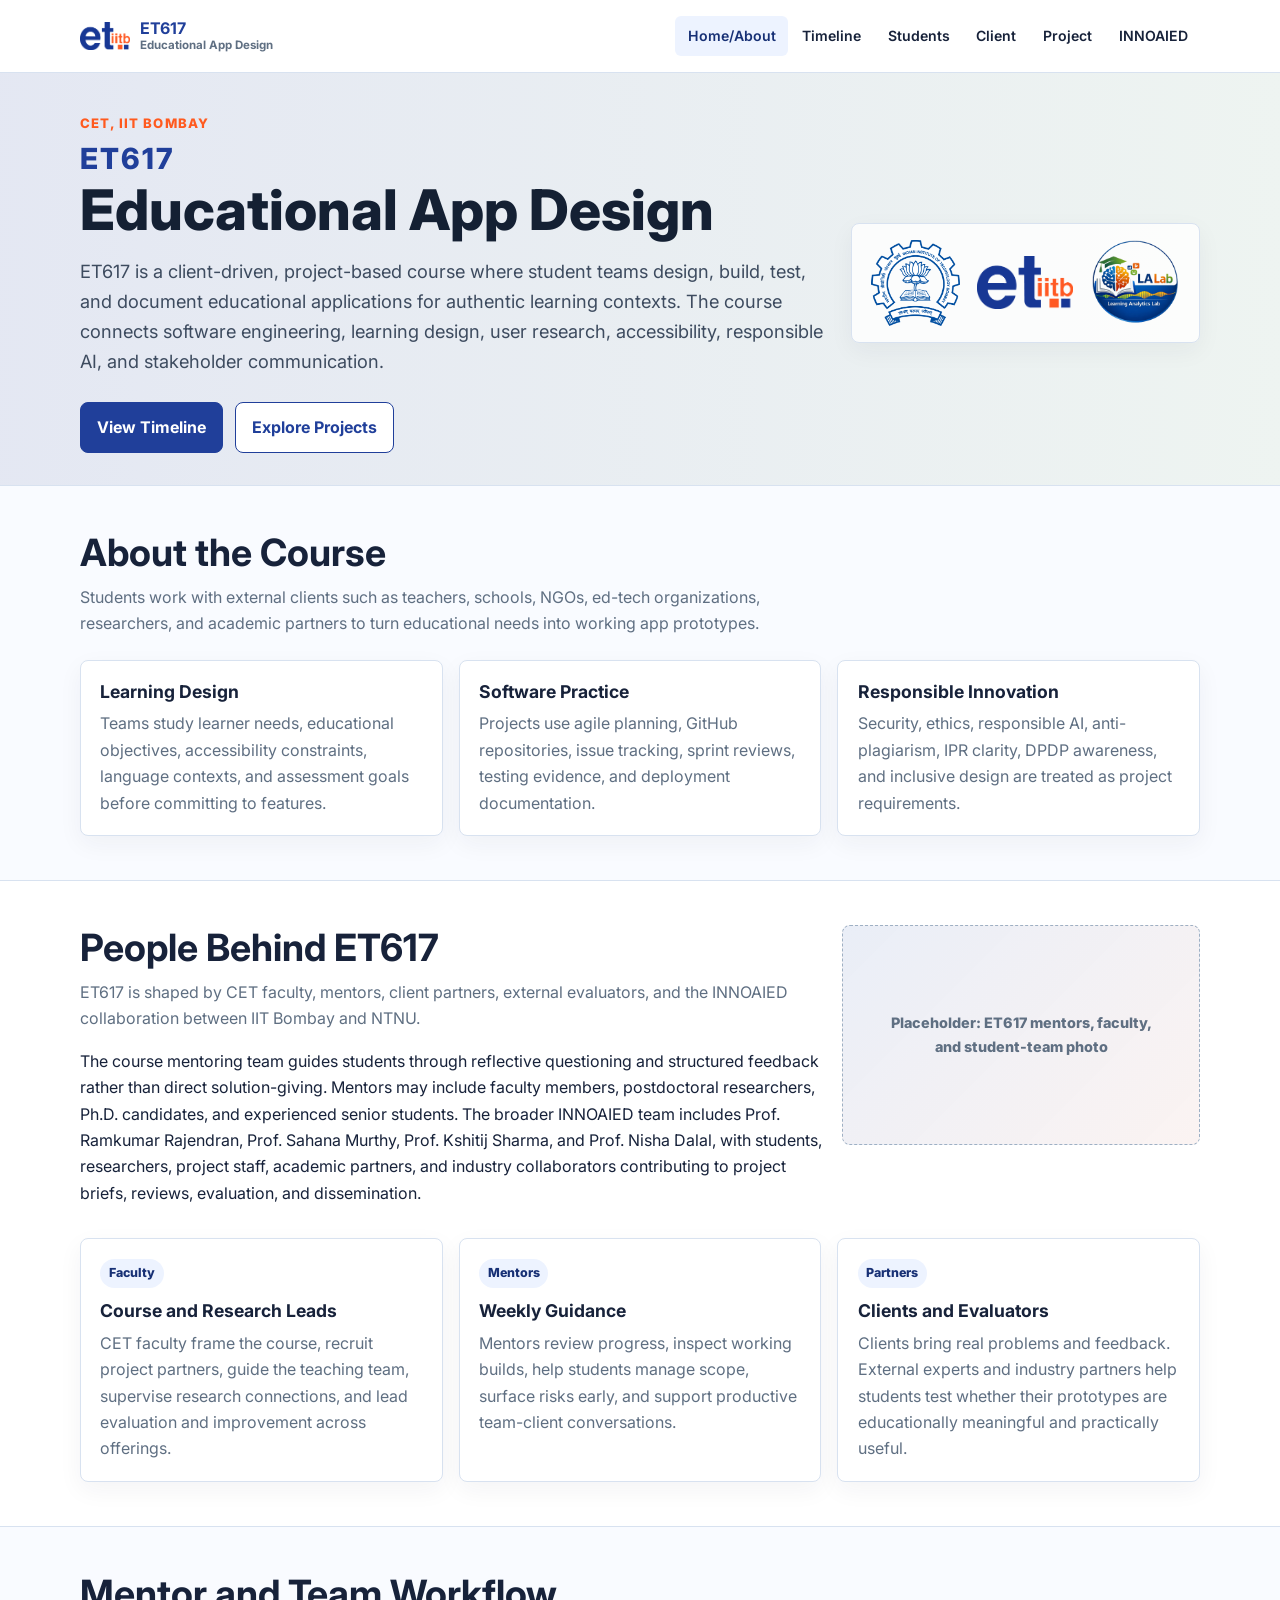
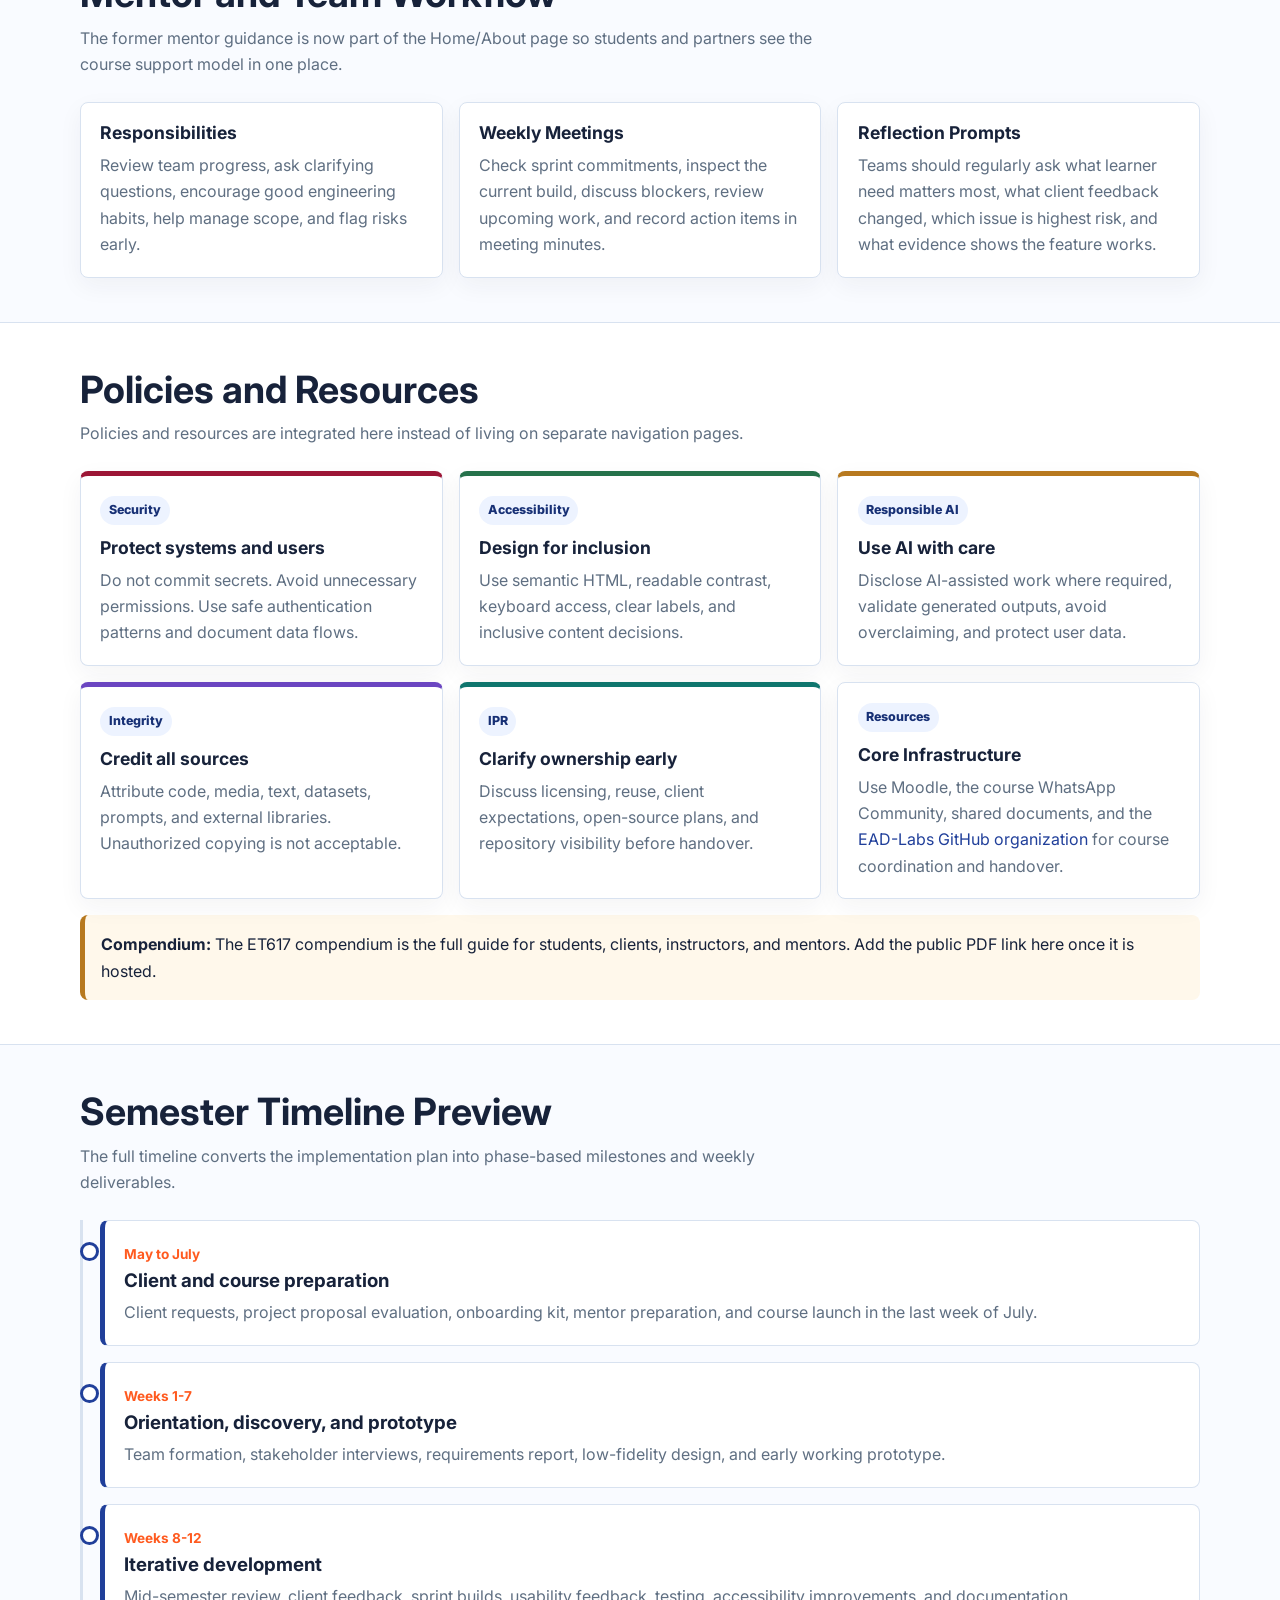
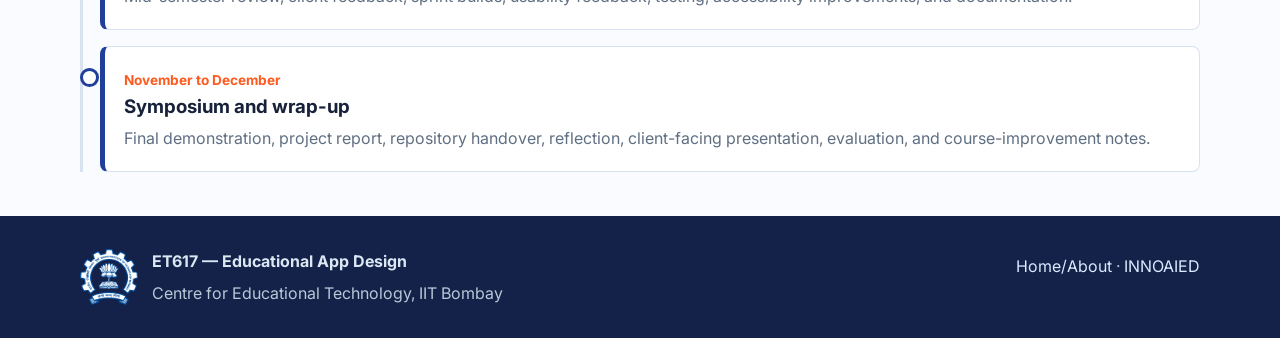
==== index.html @ a7911dcd "Build ET617 course portal" ====
<!DOCTYPE html>
<html lang="en">
<head>
  <meta charset="UTF-8">
  <meta name="viewport" content="width=device-width, initial-scale=1.0">
  <meta name="description" content="ET617 Educational App Design course portal at CET, IIT Bombay.">
  <title>Home/About · ET617</title>
  <link rel="preconnect" href="https://fonts.googleapis.com">
  <link rel="preconnect" href="https://fonts.gstatic.com" crossorigin>
  <link href="https://fonts.googleapis.com/css2?family=Inter:wght@400;500;600;700;800&display=swap" rel="stylesheet">
  <link rel="stylesheet" href="style.css">
</head>
<body>
  <a class="skip-link" href="#main">Skip to main content</a>
  <header class="site-header">
    <nav class="nav-wrap" aria-label="Primary navigation">
      <a class="brand" href="index.html"><img src="logo/Et-Logo-2.png" alt="ET logo"><span><strong>ET617</strong><small>Educational App Design</small></span></a>
      <input class="nav-toggle" type="checkbox" id="nav-toggle" aria-label="Toggle navigation">
      <label class="nav-button" for="nav-toggle" aria-label="Toggle navigation menu"><span aria-hidden="true"></span></label>
      <ul class="nav-menu">
        <li><a href="index.html" aria-current="page">Home/About</a></li>
        <li><a href="timeline.html">Timeline</a></li>
        <li><a href="students.html">Students</a></li>
        <li><a href="clients.html">Client</a></li>
        <li><a href="projects.html">Project</a></li>
        <li><a href="innoaied.html">INNOAIED</a></li>
      </ul>
    </nav>
  </header>

  <main id="main">
    <section class="hero home-hero">
      <div class="container hero-grid split">
        <div class="hero-copy left">
          <p class="eyebrow">CET, IIT Bombay</p>
          <h1><span>ET617</span> Educational App Design</h1>
          <p class="lead">ET617 is a client-driven, project-based course where student teams design, build, test, and document educational applications for authentic learning contexts. The course connects software engineering, learning design, user research, accessibility, responsible AI, and stakeholder communication.</p>
          <div class="hero-actions" aria-label="Key course pages">
            <a class="button" href="timeline.html">View Timeline</a>
            <a class="button secondary" href="projects.html">Explore Projects</a>
          </div>
        </div>
        <aside class="brand-panel" aria-label="Affiliated labs and institutions">
          <img src="logo/iitb logo dark blue and white.png" alt="IIT Bombay logo">
          <img src="logo/Et-Logo-2.png" alt="Educational Technology logo">
          <img src="logo/LA_circular_logo.png" alt="Learning Analytics Lab logo">
        </aside>
      </div>
    </section>

    <section class="section">
      <div class="container">
        <div class="section-header">
          <h2>About the Course</h2>
          <p>Students work with external clients such as teachers, schools, NGOs, ed-tech organizations, researchers, and academic partners to turn educational needs into working app prototypes.</p>
        </div>
        <div class="grid three">
          <article class="card"><h3>Learning Design</h3><p>Teams study learner needs, educational objectives, accessibility constraints, language contexts, and assessment goals before committing to features.</p></article>
          <article class="card"><h3>Software Practice</h3><p>Projects use agile planning, GitHub repositories, issue tracking, sprint reviews, testing evidence, and deployment documentation.</p></article>
          <article class="card"><h3>Responsible Innovation</h3><p>Security, ethics, responsible AI, anti-plagiarism, IPR clarity, DPDP awareness, and inclusive design are treated as project requirements.</p></article>
        </div>
      </div>
    </section>

    <section class="section alt">
      <div class="container">
        <div class="feature-row">
          <div>
            <div class="section-header compact">
              <h2>People Behind ET617</h2>
              <p>ET617 is shaped by CET faculty, mentors, client partners, external evaluators, and the INNOAIED collaboration between IIT Bombay and NTNU.</p>
            </div>
            <p>The course mentoring team guides students through reflective questioning and structured feedback rather than direct solution-giving. Mentors may include faculty members, postdoctoral researchers, Ph.D. candidates, and experienced senior students. The broader INNOAIED team includes Prof. Ramkumar Rajendran, Prof. Sahana Murthy, Prof. Kshitij Sharma, and Prof. Nisha Dalal, with students, researchers, project staff, academic partners, and industry collaborators contributing to project briefs, reviews, evaluation, and dissemination.</p>
          </div>
          <figure class="image-placeholder">
            <span>Placeholder: ET617 mentors, faculty, and student-team photo</span>
          </figure>
        </div>
        <div class="grid three people-grid">
          <article class="card"><span class="tag">Faculty</span><h3>Course and Research Leads</h3><p>CET faculty frame the course, recruit project partners, guide the teaching team, supervise research connections, and lead evaluation and improvement across offerings.</p></article>
          <article class="card"><span class="tag">Mentors</span><h3>Weekly Guidance</h3><p>Mentors review progress, inspect working builds, help students manage scope, surface risks early, and support productive team-client conversations.</p></article>
          <article class="card"><span class="tag">Partners</span><h3>Clients and Evaluators</h3><p>Clients bring real problems and feedback. External experts and industry partners help students test whether their prototypes are educationally meaningful and practically useful.</p></article>
        </div>
      </div>
    </section>

    <section class="section">
      <div class="container">
        <div class="section-header">
          <h2>Mentor and Team Workflow</h2>
          <p>The former mentor guidance is now part of the Home/About page so students and partners see the course support model in one place.</p>
        </div>
        <div class="grid three">
          <article class="card"><h3>Responsibilities</h3><p>Review team progress, ask clarifying questions, encourage good engineering habits, help manage scope, and flag risks early.</p></article>
          <article class="card"><h3>Weekly Meetings</h3><p>Check sprint commitments, inspect the current build, discuss blockers, review upcoming work, and record action items in meeting minutes.</p></article>
          <article class="card"><h3>Reflection Prompts</h3><p>Teams should regularly ask what learner need matters most, what client feedback changed, which issue is highest risk, and what evidence shows the feature works.</p></article>
        </div>
      </div>
    </section>

    <section class="section alt">
      <div class="container">
        <div class="section-header">
          <h2>Policies and Resources</h2>
          <p>Policies and resources are integrated here instead of living on separate navigation pages.</p>
        </div>
        <div class="grid three">
          <article class="card policy-card security"><span class="tag">Security</span><h3>Protect systems and users</h3><p>Do not commit secrets. Avoid unnecessary permissions. Use safe authentication patterns and document data flows.</p></article>
          <article class="card policy-card access"><span class="tag">Accessibility</span><h3>Design for inclusion</h3><p>Use semantic HTML, readable contrast, keyboard access, clear labels, and inclusive content decisions.</p></article>
          <article class="card policy-card ai"><span class="tag">Responsible AI</span><h3>Use AI with care</h3><p>Disclose AI-assisted work where required, validate generated outputs, avoid overclaiming, and protect user data.</p></article>
          <article class="card policy-card plagiarism"><span class="tag">Integrity</span><h3>Credit all sources</h3><p>Attribute code, media, text, datasets, prompts, and external libraries. Unauthorized copying is not acceptable.</p></article>
          <article class="card policy-card ipr"><span class="tag">IPR</span><h3>Clarify ownership early</h3><p>Discuss licensing, reuse, client expectations, open-source plans, and repository visibility before handover.</p></article>
          <article class="card"><span class="tag">Resources</span><h3>Core Infrastructure</h3><p>Use Moodle, the course WhatsApp Community, shared documents, and the <a href="https://github.com/orgs/EAD-Labs/repositories">EAD-Labs GitHub organization</a> for course coordination and handover.</p></article>
        </div>
        <div class="notice resource-note">
          <p><strong>Compendium:</strong> The ET617 compendium is the full guide for students, clients, instructors, and mentors. Add the public PDF link here once it is hosted.</p>
        </div>
      </div>
    </section>

    <section class="section">
      <div class="container">
        <div class="section-header">
          <h2>Semester Timeline Preview</h2>
          <p>The full timeline converts the implementation plan into phase-based milestones and weekly deliverables.</p>
        </div>
        <div class="timeline">
          <article class="timeline-card">
            <strong>May to July</strong>
            <h3>Client and course preparation</h3>
            <p>Client requests, project proposal evaluation, onboarding kit, mentor preparation, and course launch in the last week of July.</p>
          </article>
          <article class="timeline-card">
            <strong>Weeks 1-7</strong>
            <h3>Orientation, discovery, and prototype</h3>
            <p>Team formation, stakeholder interviews, requirements report, low-fidelity design, and early working prototype.</p>
          </article>
          <article class="timeline-card">
            <strong>Weeks 8-12</strong>
            <h3>Iterative development</h3>
            <p>Mid-semester review, client feedback, sprint builds, usability feedback, testing, accessibility improvements, and documentation.</p>
          </article>
          <article class="timeline-card">
            <strong>November to December</strong>
            <h3>Symposium and wrap-up</h3>
            <p>Final demonstration, project report, repository handover, reflection, client-facing presentation, evaluation, and course-improvement notes.</p>
          </article>
        </div>
      </div>
    </section>
  </main>

  <footer class="site-footer">
    <div class="container footer-grid">
      <div class="footer-brand">
        <img src="logo/iitb logo dark blue and white.png" alt="IIT Bombay logo">
        <div>
          <strong>ET617 — Educational App Design</strong>
          <p>Centre for Educational Technology, IIT Bombay</p>
        </div>
      </div>
      <p><a href="index.html">Home/About</a> · <a href="innoaied.html">INNOAIED</a></p>
    </div>
  </footer>
</body>
</html>
---- style.css ----
:root {
  --bg: #f9fbff;
  --surface: #ffffff;
  --surface-soft: #edf3ff;
  --text: #17223a;
  --muted: #5f6f82;
  --line: #d8e2f0;
  --blue: #203f9a;
  --blue-dark: #173075;
  --orange: #ff5a1f;
  --maroon: #9c1636;
  --gold: #b7791f;
  --green: #26724b;
  --radius: 8px;
  --shadow: 0 12px 32px rgba(31, 41, 55, 0.08);
  --max: 1120px;
}

* {
  box-sizing: border-box;
}

html {
  font-size: 16px;
  scroll-behavior: smooth;
}

body {
  margin: 0;
  font-family: "Inter", system-ui, -apple-system, BlinkMacSystemFont, "Segoe UI", sans-serif;
  color: var(--text);
  background: var(--bg);
  line-height: 1.65;
}

a {
  color: var(--blue);
  text-decoration: none;
}

a:hover {
  color: var(--blue-dark);
  text-decoration: underline;
}

a:focus-visible,
button:focus-visible,
input:focus-visible {
  outline: 3px solid rgba(21, 94, 159, 0.35);
  outline-offset: 3px;
}

img {
  max-width: 100%;
  height: auto;
}

.skip-link {
  position: absolute;
  left: 1rem;
  top: -4rem;
  z-index: 10;
  padding: 0.65rem 0.9rem;
  background: var(--blue);
  color: #fff;
  border-radius: var(--radius);
}

.skip-link:focus {
  top: 1rem;
}

.site-header {
  position: sticky;
  top: 0;
  z-index: 8;
  background: rgba(255, 255, 255, 0.96);
  border-bottom: 1px solid var(--line);
}

.nav-wrap {
  width: min(var(--max), calc(100% - 2rem));
  margin: 0 auto;
  min-height: 72px;
  display: flex;
  align-items: center;
  justify-content: space-between;
  gap: 1rem;
}

.brand {
  display: inline-flex;
  align-items: center;
  gap: 0.65rem;
  line-height: 1.2;
  color: var(--text);
  font-weight: 800;
  letter-spacing: 0;
}

.brand:hover {
  text-decoration: none;
}

.brand img {
  width: 3.1rem;
  height: auto;
  flex: 0 0 auto;
}

.brand span {
  display: grid;
  gap: 0.05rem;
}

.brand strong {
  color: var(--blue);
  font-size: 1rem;
}

.brand small {
  color: var(--muted);
  font-size: 0.72rem;
  font-weight: 700;
}

.nav-toggle {
  position: absolute;
  opacity: 0;
  pointer-events: none;
}

.nav-button {
  display: inline-flex;
  width: 2.75rem;
  height: 2.75rem;
  align-items: center;
  justify-content: center;
  border: 1px solid var(--line);
  border-radius: var(--radius);
  background: var(--surface);
  color: var(--text);
  cursor: pointer;
}

.nav-toggle:focus-visible + .nav-button {
  outline: 3px solid rgba(21, 94, 159, 0.35);
  outline-offset: 3px;
}

.nav-button span,
.nav-button span::before,
.nav-button span::after {
  display: block;
  width: 1.25rem;
  height: 2px;
  background: currentColor;
  content: "";
  position: relative;
}

.nav-button span::before {
  position: absolute;
  top: -7px;
}

.nav-button span::after {
  position: absolute;
  top: 7px;
}

.nav-menu {
  position: absolute;
  left: 1rem;
  right: 1rem;
  top: 72px;
  display: none;
  margin: 0;
  padding: 0.75rem;
  list-style: none;
  background: var(--surface);
  border: 1px solid var(--line);
  border-radius: var(--radius);
  box-shadow: var(--shadow);
}

.nav-toggle:checked ~ .nav-menu {
  display: grid;
  gap: 0.2rem;
}

.nav-menu a {
  display: block;
  padding: 0.7rem 0.8rem;
  border-radius: 6px;
  color: var(--text);
  font-size: 0.95rem;
  font-weight: 600;
}

.nav-menu a:hover,
.nav-menu a[aria-current="page"] {
  background: var(--surface-soft);
  color: var(--blue-dark);
  text-decoration: none;
}

.container {
  width: min(var(--max), calc(100% - 2rem));
  margin: 0 auto;
}

.hero {
  padding: 2.1rem 0 1.65rem;
  background:
    linear-gradient(90deg, rgba(32, 63, 154, 0.1), rgba(255, 90, 31, 0.09)),
    var(--surface);
  border-bottom: 1px solid var(--line);
}

.hero-grid {
  display: grid;
  gap: 1.35rem;
}

.hero-grid.split {
  align-items: center;
}

.hero-copy {
  max-width: 860px;
  margin: 0 auto;
  text-align: center;
}

.hero-copy.left {
  margin: 0;
  text-align: left;
}

.hero-copy.left .lead,
.hero-copy.left h1 {
  margin-inline: 0;
}

.hero-copy.left .hero-actions {
  justify-content: flex-start;
}

.home-hero,
.inno-hero {
  background:
    linear-gradient(90deg, rgba(32, 63, 154, 0.12), rgba(38, 114, 75, 0.08)),
    var(--surface);
}

.brand-panel {
  display: grid;
  grid-template-columns: repeat(3, minmax(0, 1fr));
  gap: 0.85rem;
  align-items: center;
  padding: 1rem;
  background: rgba(255, 255, 255, 0.82);
  border: 1px solid var(--line);
  border-radius: var(--radius);
  box-shadow: 0 8px 24px rgba(31, 41, 55, 0.05);
}

.brand-panel img {
  width: 100%;
  max-height: 5.4rem;
  object-fit: contain;
}

.inno-logos {
  border-left: 5px solid var(--green);
}

.hero-iitb-logo {
  display: block;
  width: 4.25rem;
  height: auto;
  margin: 0 auto 0.85rem;
}

.hero-copy h1,
.hero-copy .lead {
  margin-inline: auto;
}

.hero-logo {
  display: block;
  width: min(100%, 520px);
  height: auto;
  margin-bottom: 1.15rem;
}

.eyebrow {
  margin: 0 0 0.45rem;
  color: var(--orange);
  font-size: 0.82rem;
  font-weight: 800;
  letter-spacing: 0.08em;
  text-transform: uppercase;
}

h1,
h2,
h3 {
  line-height: 1.2;
  letter-spacing: 0;
}

h1 {
  max-width: 820px;
  margin: 0;
  color: #142033;
  font-size: clamp(1.9rem, 5vw, 3.5rem);
  font-weight: 800;
}

h1 span {
  display: block;
  color: var(--blue);
  font-size: 0.52em;
  letter-spacing: 0.08em;
  text-transform: uppercase;
}

.lead {
  max-width: 760px;
  margin: 0.75rem 0 0;
  color: #3d4b5f;
  font-size: clamp(1rem, 1.6vw, 1.14rem);
}

.hero-actions {
  display: flex;
  flex-wrap: wrap;
  gap: 0.75rem;
  margin-top: 1.6rem;
  justify-content: center;
}

.hero-stats {
  display: grid;
  grid-template-columns: repeat(3, minmax(0, 1fr));
  gap: 1px;
  max-width: 760px;
  margin: 0.35rem auto 0;
  overflow: hidden;
  border: 1px solid var(--line);
  border-radius: var(--radius);
  background: var(--line);
  box-shadow: 0 8px 24px rgba(31, 41, 55, 0.05);
}

.hero-stats div {
  padding: 0.9rem 0.75rem;
  background: rgba(255, 255, 255, 0.82);
  text-align: center;
}

.hero-stats strong {
  display: block;
  color: var(--blue);
  font-size: 1.45rem;
  line-height: 1;
}

.hero-stats span {
  display: block;
  margin-top: 0.25rem;
  color: var(--muted);
  font-size: 0.82rem;
  font-weight: 800;
}

@media (max-width: 520px) {
  .hero-stats {
    grid-template-columns: 1fr;
  }
}

.quick-links {
  display: grid;
  gap: 0.55rem;
  margin: 1.4rem 0 0;
  padding: 0;
  list-style: none;
}

.quick-links a {
  display: inline-flex;
  align-items: center;
  gap: 0.4rem;
  font-weight: 800;
}

.quick-links a::before {
  width: 0.45rem;
  height: 0.45rem;
  border-radius: 50%;
  background: var(--orange);
  content: "";
}

.button {
  display: inline-flex;
  min-height: 2.75rem;
  align-items: center;
  justify-content: center;
  padding: 0.7rem 1rem;
  border: 1px solid var(--blue);
  border-radius: var(--radius);
  background: var(--blue);
  color: #fff;
  font-weight: 700;
}

.button:hover {
  background: var(--blue-dark);
  color: #fff;
  text-decoration: none;
}

.button.secondary {
  background: var(--surface);
  color: var(--blue);
}

.button.secondary:hover {
  background: var(--surface-soft);
  color: var(--blue-dark);
}

.hero-panel {
  align-self: start;
  padding: 1.2rem;
  background: var(--surface);
  border: 1px solid var(--line);
  border-left: 5px solid var(--orange);
  border-radius: var(--radius);
  box-shadow: var(--shadow);
}

.hero-panel dl {
  display: grid;
  gap: 0.75rem;
  margin: 0;
}

.hero-panel dt {
  color: var(--muted);
  font-size: 0.78rem;
  font-weight: 800;
  text-transform: uppercase;
}

.hero-panel dd {
  margin: 0;
  font-weight: 700;
}

.section {
  padding: 2.75rem 0;
}

.section.alt {
  background: var(--surface);
  border-block: 1px solid var(--line);
}

.section-header {
  max-width: 760px;
  margin-bottom: 1.5rem;
}

.section-header h2 {
  margin: 0 0 0.55rem;
  font-size: clamp(1.6rem, 4vw, 2.35rem);
}

.section-header p {
  margin: 0;
  color: var(--muted);
}

.course-summary {
  max-width: 900px;
  padding: 1.35rem;
  background: var(--surface);
  border: 1px solid var(--line);
  border-left: 5px solid var(--blue);
  border-radius: var(--radius);
  box-shadow: 0 8px 24px rgba(31, 41, 55, 0.05);
}

.course-summary p {
  margin: 0;
  color: #334155;
  font-size: 1.05rem;
}

.feature-row {
  display: grid;
  gap: 1.2rem;
  align-items: start;
}

.section-header.compact {
  margin-bottom: 1rem;
}

.image-placeholder {
  display: grid;
  min-height: 220px;
  margin: 0;
  padding: 1rem;
  place-items: center;
  border: 1px dashed #9eb0c4;
  border-radius: var(--radius);
  background:
    linear-gradient(135deg, rgba(32, 63, 154, 0.08), rgba(255, 90, 31, 0.06)),
    #fbfdff;
  color: var(--muted);
  text-align: center;
}

.image-placeholder.tall {
  min-height: 100%;
}

.image-placeholder.hero-photo {
  min-height: 260px;
}

.image-placeholder span {
  max-width: 18rem;
  font-size: 0.9rem;
  font-weight: 800;
}

.photo-strip {
  display: grid;
  gap: 1rem;
  margin-top: 1rem;
}

.people-grid,
.summit-grid,
.resource-note {
  margin-top: 1rem;
}

.grid {
  display: grid;
  gap: 1rem;
}

.grid.two,
.grid.three,
.grid.four {
  grid-template-columns: 1fr;
}

.card {
  padding: 1.2rem;
  background: var(--surface);
  border: 1px solid var(--line);
  border-radius: var(--radius);
  box-shadow: 0 8px 24px rgba(31, 41, 55, 0.05);
}

.card:hover {
  border-color: rgba(21, 94, 159, 0.35);
}

.card h3 {
  margin: 0 0 0.55rem;
  font-size: 1.1rem;
}

.card p,
.card ul,
.card ol {
  margin-block: 0.45rem 0;
  color: var(--muted);
}

.card ul,
.card ol {
  padding-left: 1.2rem;
}

.card .meta {
  margin-top: 0.85rem;
  color: var(--muted);
  font-size: 0.88rem;
  font-weight: 700;
}

.repo-card {
  display: grid;
  gap: 0.45rem;
}

.repo-card a {
  font-weight: 800;
}

.repo-card .tag {
  width: fit-content;
  margin-bottom: 0.2rem;
}

.tag {
  display: inline-flex;
  margin-bottom: 0.75rem;
  padding: 0.25rem 0.55rem;
  border-radius: 999px;
  background: var(--surface-soft);
  color: var(--blue-dark);
  font-size: 0.78rem;
  font-weight: 800;
}

.stat-card {
  display: grid;
  gap: 0.25rem;
}

.stat-card strong {
  color: var(--blue);
  font-size: clamp(1.4rem, 3vw, 2rem);
  line-height: 1.1;
}

.stat-card span {
  color: var(--muted);
  font-size: 0.9rem;
  font-weight: 700;
}

.highlight-card {
  border-left: 5px solid var(--orange);
}

.notice {
  padding: 1rem;
  border-left: 5px solid var(--gold);
  border-radius: var(--radius);
  background: #fff8eb;
}

.notice p {
  margin: 0;
}

.timeline {
  display: grid;
  gap: 1rem;
}

.timeline-card {
  position: relative;
  padding: 1.2rem;
  background: var(--surface);
  border: 1px solid var(--line);
  border-left: 5px solid var(--blue);
  border-radius: var(--radius);
}

.timeline-card strong {
  color: var(--orange);
  font-size: 0.85rem;
}

.timeline-card h3 {
  margin: 0.25rem 0 0.4rem;
}

.timeline-card p {
  margin: 0;
  color: var(--muted);
}

.phase-strip {
  display: grid;
  gap: 1rem;
}

.phase-strip article {
  padding: 1rem;
  background: var(--surface);
  border: 1px solid var(--line);
  border-top: 5px solid var(--blue);
  border-radius: var(--radius);
  box-shadow: 0 8px 24px rgba(31, 41, 55, 0.05);
}

.phase-strip strong {
  display: inline-grid;
  width: 2rem;
  height: 2rem;
  margin-bottom: 0.8rem;
  place-items: center;
  border-radius: 50%;
  background: var(--blue);
  color: #fff;
}

.phase-strip span {
  display: block;
  color: #142033;
  font-weight: 800;
}

.phase-strip p {
  margin: 0.35rem 0 0;
  color: var(--muted);
}

.gantt-wrap {
  overflow-x: auto;
  padding-bottom: 0.4rem;
}

.gantt {
  display: grid;
  grid-template-columns: minmax(150px, 1.5fr) repeat(15, minmax(64px, 1fr));
  grid-auto-rows: minmax(58px, auto);
  min-width: 1120px;
  overflow: hidden;
  border: 1px solid var(--line);
  border-radius: var(--radius);
  background: var(--surface);
  box-shadow: 0 8px 24px rgba(31, 41, 55, 0.05);
}

.gantt-corner,
.gantt-week,
.gantt-label {
  display: flex;
  align-items: center;
  padding: 0.7rem;
  border-right: 1px solid var(--line);
  border-bottom: 1px solid var(--line);
}

.gantt-corner,
.gantt-week {
  background: var(--surface-soft);
  color: #142033;
  font-size: 0.78rem;
  font-weight: 800;
  text-transform: uppercase;
}

.gantt-week {
  justify-content: center;
}

.gantt-label {
  color: #334155;
  font-weight: 800;
}

.gantt-bar,
.gantt-milestone {
  align-self: center;
  margin: 0.45rem;
  padding: 0.55rem 0.65rem;
  border-radius: 999px;
  color: #fff;
  font-size: 0.82rem;
  font-weight: 800;
  line-height: 1.2;
  text-align: center;
}

.gantt-bar.setup {
  background: var(--blue);
}

.gantt-bar.discovery {
  background: #0f766e;
}

.gantt-bar.prototype {
  background: var(--orange);
}

.gantt-bar.delivery {
  background: #6b46c1;
}

.gantt-bar.stabilize {
  background: var(--green);
}

.gantt-milestone {
  justify-self: center;
  min-width: 3.9rem;
  border-radius: var(--radius);
  background: var(--maroon);
}

.gantt-milestone.final {
  background: #14224a;
}

.milestone-grid {
  display: grid;
  gap: 1rem;
}

.milestone-card {
  padding: 1.1rem;
  background: var(--surface);
  border: 1px solid var(--line);
  border-radius: var(--radius);
  box-shadow: 0 8px 24px rgba(31, 41, 55, 0.05);
}

.milestone-card span {
  color: var(--orange);
  font-size: 0.8rem;
  font-weight: 800;
  text-transform: uppercase;
}

.milestone-card h3 {
  margin: 0.35rem 0;
}

.milestone-card p {
  margin: 0;
  color: var(--muted);
}

.milestone-card strong {
  display: block;
  margin-top: 0.9rem;
  color: var(--blue-dark);
  font-size: 0.88rem;
}

.phase {
  margin-top: 1.75rem;
}

.phase h2 {
  margin-bottom: 0.8rem;
  padding-bottom: 0.5rem;
  border-bottom: 1px solid var(--line);
  font-size: 1.35rem;
}

.policy-card {
  border-top: 5px solid var(--blue);
}

.policy-card.security {
  border-top-color: var(--maroon);
}

.policy-card.ethics {
  border-top-color: var(--blue);
}

.policy-card.access {
  border-top-color: var(--green);
}

.policy-card.ai {
  border-top-color: var(--gold);
}

.policy-card.plagiarism {
  border-top-color: #6b46c1;
}

.policy-card.ipr {
  border-top-color: #0f766e;
}

.rubric {
  width: 100%;
  border-collapse: collapse;
  background: var(--surface);
  border: 1px solid var(--line);
  border-radius: var(--radius);
  overflow: hidden;
}

.rubric th,
.rubric td {
  padding: 0.8rem;
  border-bottom: 1px solid var(--line);
  text-align: left;
  vertical-align: top;
}

.rubric th {
  background: var(--surface-soft);
  color: #142033;
}

.table-wrap {
  overflow-x: auto;
}

.project-placeholder {
  display: grid;
  min-height: 170px;
  place-items: center;
  border: 1px dashed #9eb0c4;
  border-radius: var(--radius);
  background: #fbfdff;
  color: var(--muted);
  text-align: center;
}

.site-footer {
  padding: 2rem 0;
  background: #14224a;
  color: #dbe7f3;
}

.footer-grid {
  display: grid;
  gap: 1rem;
}

.site-footer a {
  color: #dbeafe;
}

.site-footer p {
  margin: 0.35rem 0 0;
  color: #b9c7d6;
}

.footer-brand {
  display: flex;
  align-items: center;
  gap: 0.9rem;
}

.footer-brand img {
  width: 3.6rem;
  height: auto;
  flex: 0 0 auto;
}

@media (min-width: 760px) {
  .nav-button {
    display: none;
  }

  .nav-menu {
    position: static;
    display: flex;
    flex-wrap: wrap;
    justify-content: flex-end;
    gap: 0.1rem;
    padding: 0;
    border: 0;
    box-shadow: none;
    background: transparent;
  }

  .nav-menu a {
    padding: 0.5rem 0.65rem;
    font-size: 0.88rem;
  }

  .hero {
    padding: 2.5rem 0 2rem;
  }

  .hero-grid {
    grid-template-columns: minmax(0, 1fr);
    align-items: center;
  }

  .hero-grid.split {
    grid-template-columns: minmax(0, 1.5fr) minmax(280px, 0.7fr);
  }

  .grid.two {
    grid-template-columns: repeat(2, minmax(0, 1fr));
  }

  .grid.three {
    grid-template-columns: repeat(3, minmax(0, 1fr));
  }

  .grid.four {
    grid-template-columns: repeat(4, minmax(0, 1fr));
  }

  .phase-strip {
    grid-template-columns: repeat(4, minmax(0, 1fr));
  }

  .feature-row {
    grid-template-columns: minmax(0, 1.35fr) minmax(260px, 0.65fr);
  }

  .photo-strip {
    grid-template-columns: repeat(3, minmax(0, 1fr));
  }

  .milestone-grid {
    grid-template-columns: repeat(2, minmax(0, 1fr));
  }

  .timeline {
    position: relative;
    padding-left: 1.25rem;
  }

  .timeline::before {
    position: absolute;
    inset: 0 auto 0 0;
    width: 3px;
    background: var(--line);
    content: "";
  }

  .timeline-card::before {
    position: absolute;
    left: -1.58rem;
    top: 1.35rem;
    width: 0.8rem;
    height: 0.8rem;
    border: 3px solid var(--blue);
    border-radius: 50%;
    background: var(--surface);
    content: "";
  }

  .footer-grid {
    grid-template-columns: 1fr auto;
    align-items: start;
  }
}

@media (min-width: 1040px) {
  .nav-menu a {
    padding-inline: 0.78rem;
  }
}
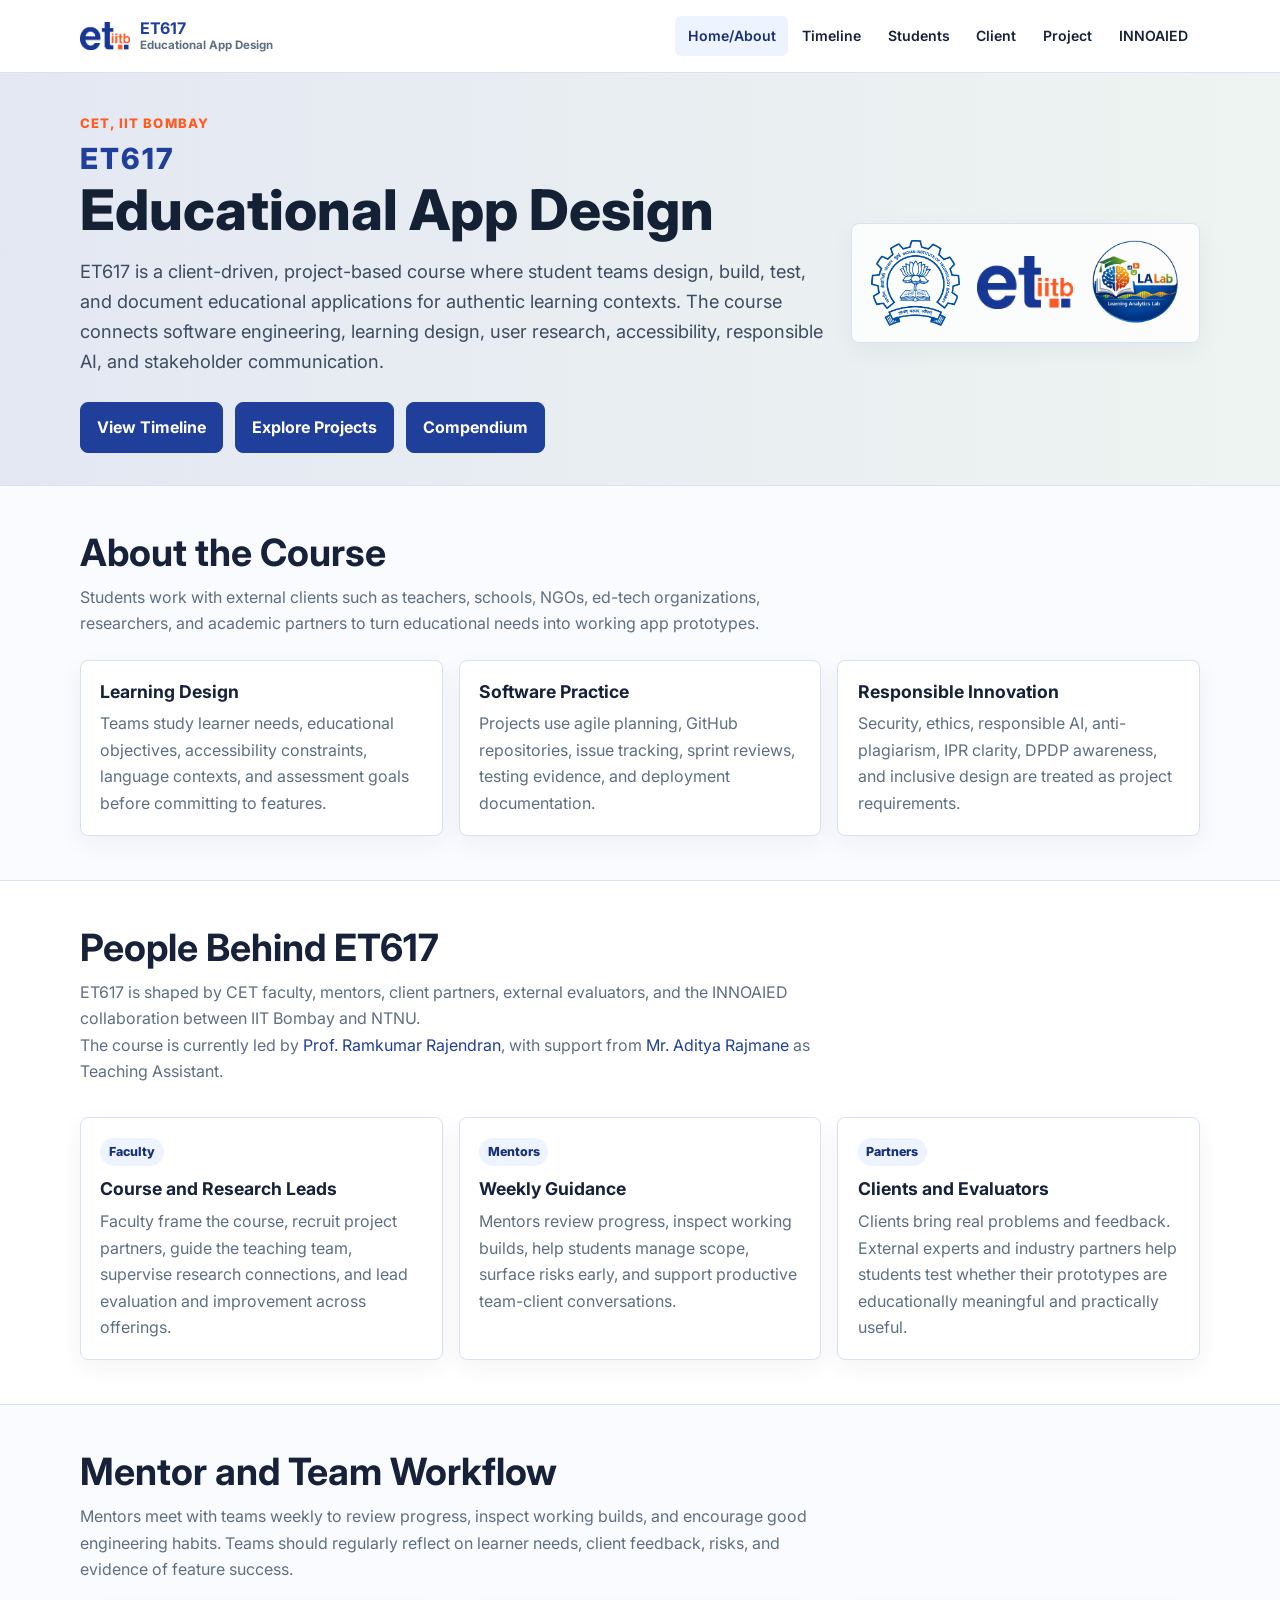
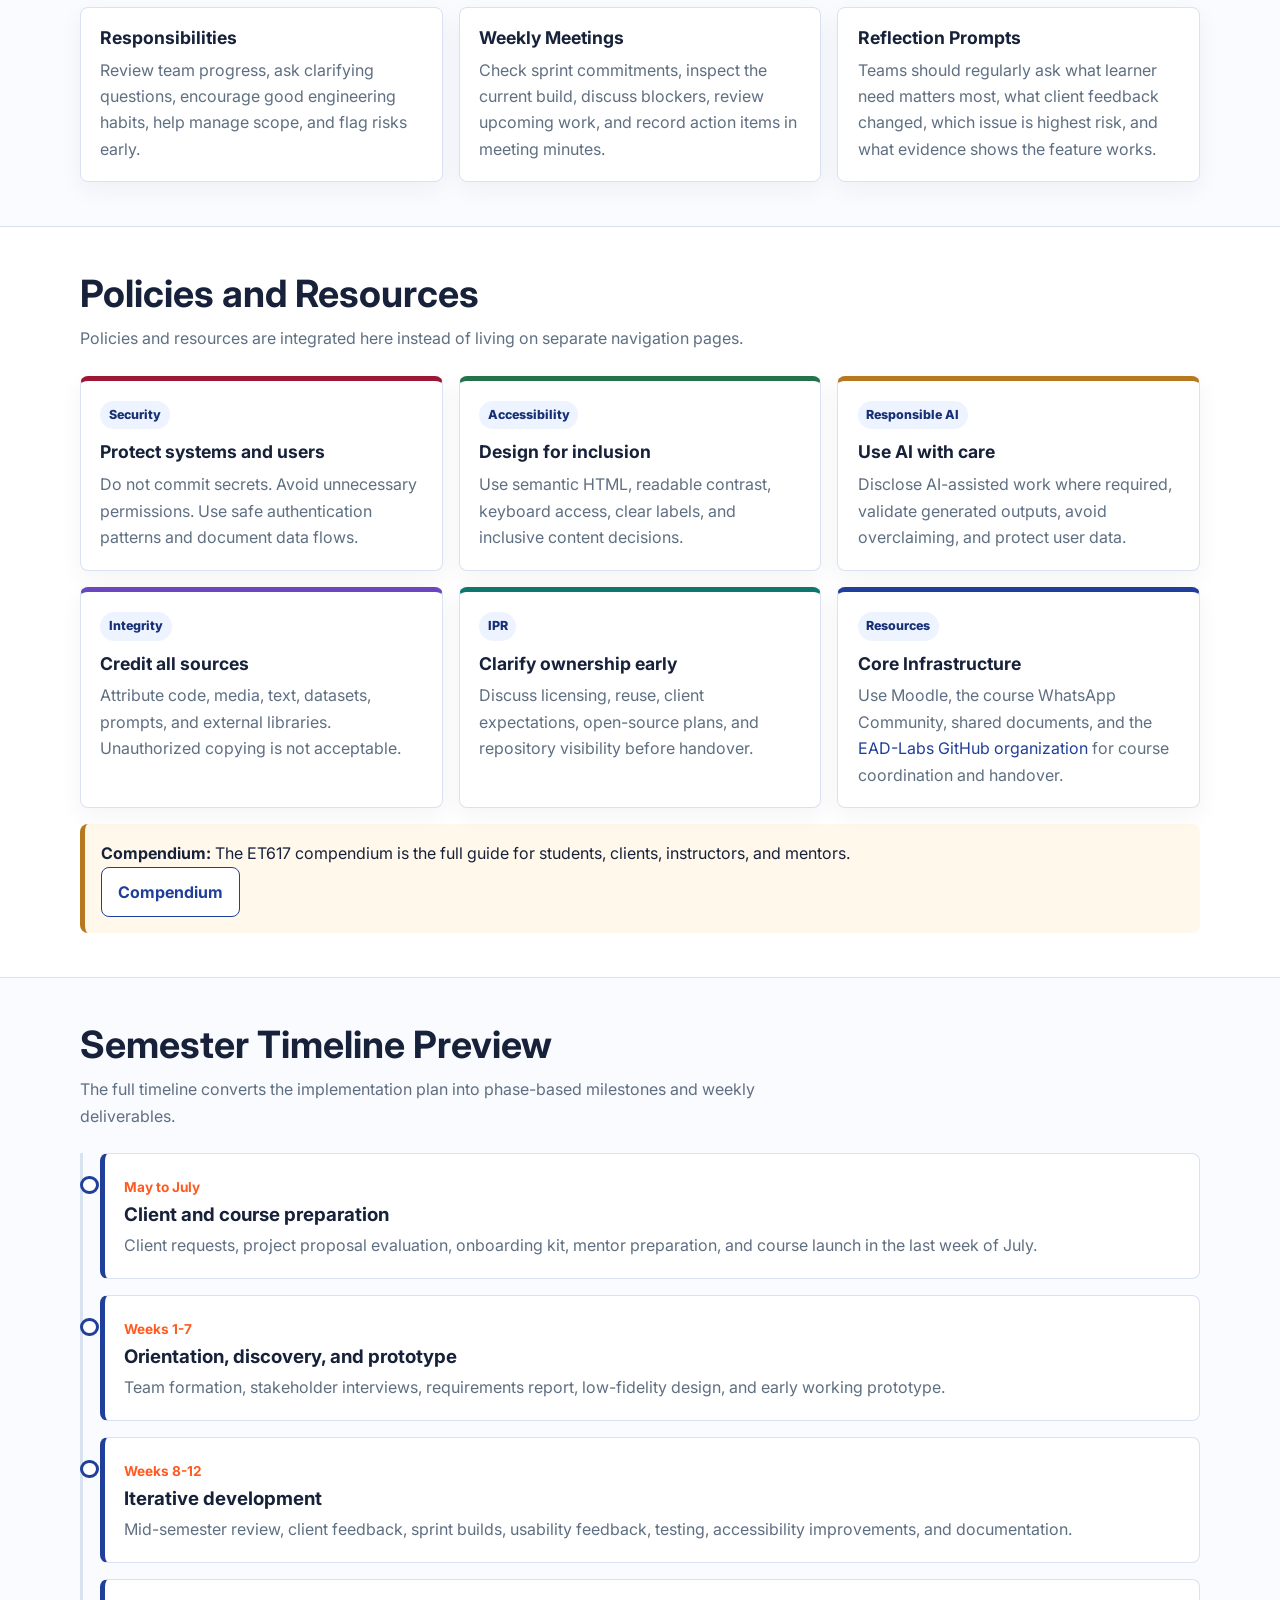
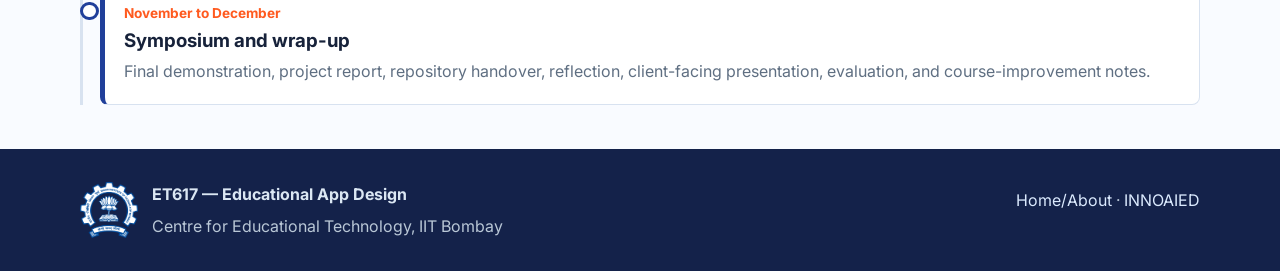
==== commit 995eb94f: "Build ET617 course portal" ====
--- a/index.html
+++ b/index.html
@@ -37,7 +37,8 @@
           <p class="lead">ET617 is a client-driven, project-based course where student teams design, build, test, and document educational applications for authentic learning contexts. The course connects software engineering, learning design, user research, accessibility, responsible AI, and stakeholder communication.</p>
           <div class="hero-actions" aria-label="Key course pages">
             <a class="button" href="timeline.html">View Timeline</a>
-            <a class="button secondary" href="projects.html">Explore Projects</a>
+            <a class="button " href="projects.html">Explore Projects</a>
+            <a class="button " href="https://drive.google.com/file/d/1xGw3yNBGktmYLZ5eY15u54uUVoGIe8_k/view?usp=sharing" target="_blank" rel="noopener noreferrer">Compendium</a>
           </div>
         </div>
         <aside class="brand-panel" aria-label="Affiliated labs and institutions">
@@ -69,15 +70,13 @@
             <div class="section-header compact">
               <h2>People Behind ET617</h2>
               <p>ET617 is shaped by CET faculty, mentors, client partners, external evaluators, and the INNOAIED collaboration between IIT Bombay and NTNU.</p>
+              <p>The course is currently led by <a href="https://sites.google.com/view/ramkumarsweb/">Prof. Ramkumar Rajendran</a>, with support from <a href="https://adityarajmane.com">Mr. Aditya Rajmane</a> as Teaching Assistant.</p>
             </div>
-            <p>The course mentoring team guides students through reflective questioning and structured feedback rather than direct solution-giving. Mentors may include faculty members, postdoctoral researchers, Ph.D. candidates, and experienced senior students. The broader INNOAIED team includes Prof. Ramkumar Rajendran, Prof. Sahana Murthy, Prof. Kshitij Sharma, and Prof. Nisha Dalal, with students, researchers, project staff, academic partners, and industry collaborators contributing to project briefs, reviews, evaluation, and dissemination.</p>
+            
           </div>
-          <figure class="image-placeholder">
-            <span>Placeholder: ET617 mentors, faculty, and student-team photo</span>
-          </figure>
         </div>
         <div class="grid three people-grid">
-          <article class="card"><span class="tag">Faculty</span><h3>Course and Research Leads</h3><p>CET faculty frame the course, recruit project partners, guide the teaching team, supervise research connections, and lead evaluation and improvement across offerings.</p></article>
+          <article class="card"><span class="tag">Faculty</span><h3>Course and Research Leads</h3><p>Faculty frame the course, recruit project partners, guide the teaching team, supervise research connections, and lead evaluation and improvement across offerings.</p></article>
           <article class="card"><span class="tag">Mentors</span><h3>Weekly Guidance</h3><p>Mentors review progress, inspect working builds, help students manage scope, surface risks early, and support productive team-client conversations.</p></article>
           <article class="card"><span class="tag">Partners</span><h3>Clients and Evaluators</h3><p>Clients bring real problems and feedback. External experts and industry partners help students test whether their prototypes are educationally meaningful and practically useful.</p></article>
         </div>
@@ -88,7 +87,7 @@
       <div class="container">
         <div class="section-header">
           <h2>Mentor and Team Workflow</h2>
-          <p>The former mentor guidance is now part of the Home/About page so students and partners see the course support model in one place.</p>
+          <p>Mentors meet with teams weekly to review progress, inspect working builds, and encourage good engineering habits. Teams should regularly reflect on learner needs, client feedback, risks, and evidence of feature success.</p>
         </div>
         <div class="grid three">
           <article class="card"><h3>Responsibilities</h3><p>Review team progress, ask clarifying questions, encourage good engineering habits, help manage scope, and flag risks early.</p></article>
@@ -110,10 +109,11 @@
           <article class="card policy-card ai"><span class="tag">Responsible AI</span><h3>Use AI with care</h3><p>Disclose AI-assisted work where required, validate generated outputs, avoid overclaiming, and protect user data.</p></article>
           <article class="card policy-card plagiarism"><span class="tag">Integrity</span><h3>Credit all sources</h3><p>Attribute code, media, text, datasets, prompts, and external libraries. Unauthorized copying is not acceptable.</p></article>
           <article class="card policy-card ipr"><span class="tag">IPR</span><h3>Clarify ownership early</h3><p>Discuss licensing, reuse, client expectations, open-source plans, and repository visibility before handover.</p></article>
-          <article class="card"><span class="tag">Resources</span><h3>Core Infrastructure</h3><p>Use Moodle, the course WhatsApp Community, shared documents, and the <a href="https://github.com/orgs/EAD-Labs/repositories">EAD-Labs GitHub organization</a> for course coordination and handover.</p></article>
+          <article class="card policy-card infra"><span class="tag">Resources</span><h3>Core Infrastructure</h3><p>Use Moodle, the course WhatsApp Community, shared documents, and the <a href="https://github.com/orgs/EAD-Labs/repositories">EAD-Labs GitHub organization</a> for course coordination and handover.</p></article>
         </div>
         <div class="notice resource-note">
-          <p><strong>Compendium:</strong> The ET617 compendium is the full guide for students, clients, instructors, and mentors. Add the public PDF link here once it is hosted.</p>
+          <p><strong>Compendium:</strong> The ET617 compendium is the full guide for students, clients, instructors, and mentors.</p>
+          <a class="button secondary" href="https://drive.google.com/file/d/1xGw3yNBGktmYLZ5eY15u54uUVoGIe8_k/view?usp=sharing" target="_blank" rel="noopener noreferrer">Compendium</a>
         </div>
       </div>
     </section>
--- a/style.css
+++ b/style.css
@@ -605,6 +605,14 @@
   gap: 0.45rem;
 }
 
+.repo-card .project-title {
+  margin: 0;
+  color: #142033;
+  font-size: 1.02rem;
+  font-weight: 800;
+  line-height: 1.35;
+}
+
 .repo-card a {
   font-weight: 800;
 }
